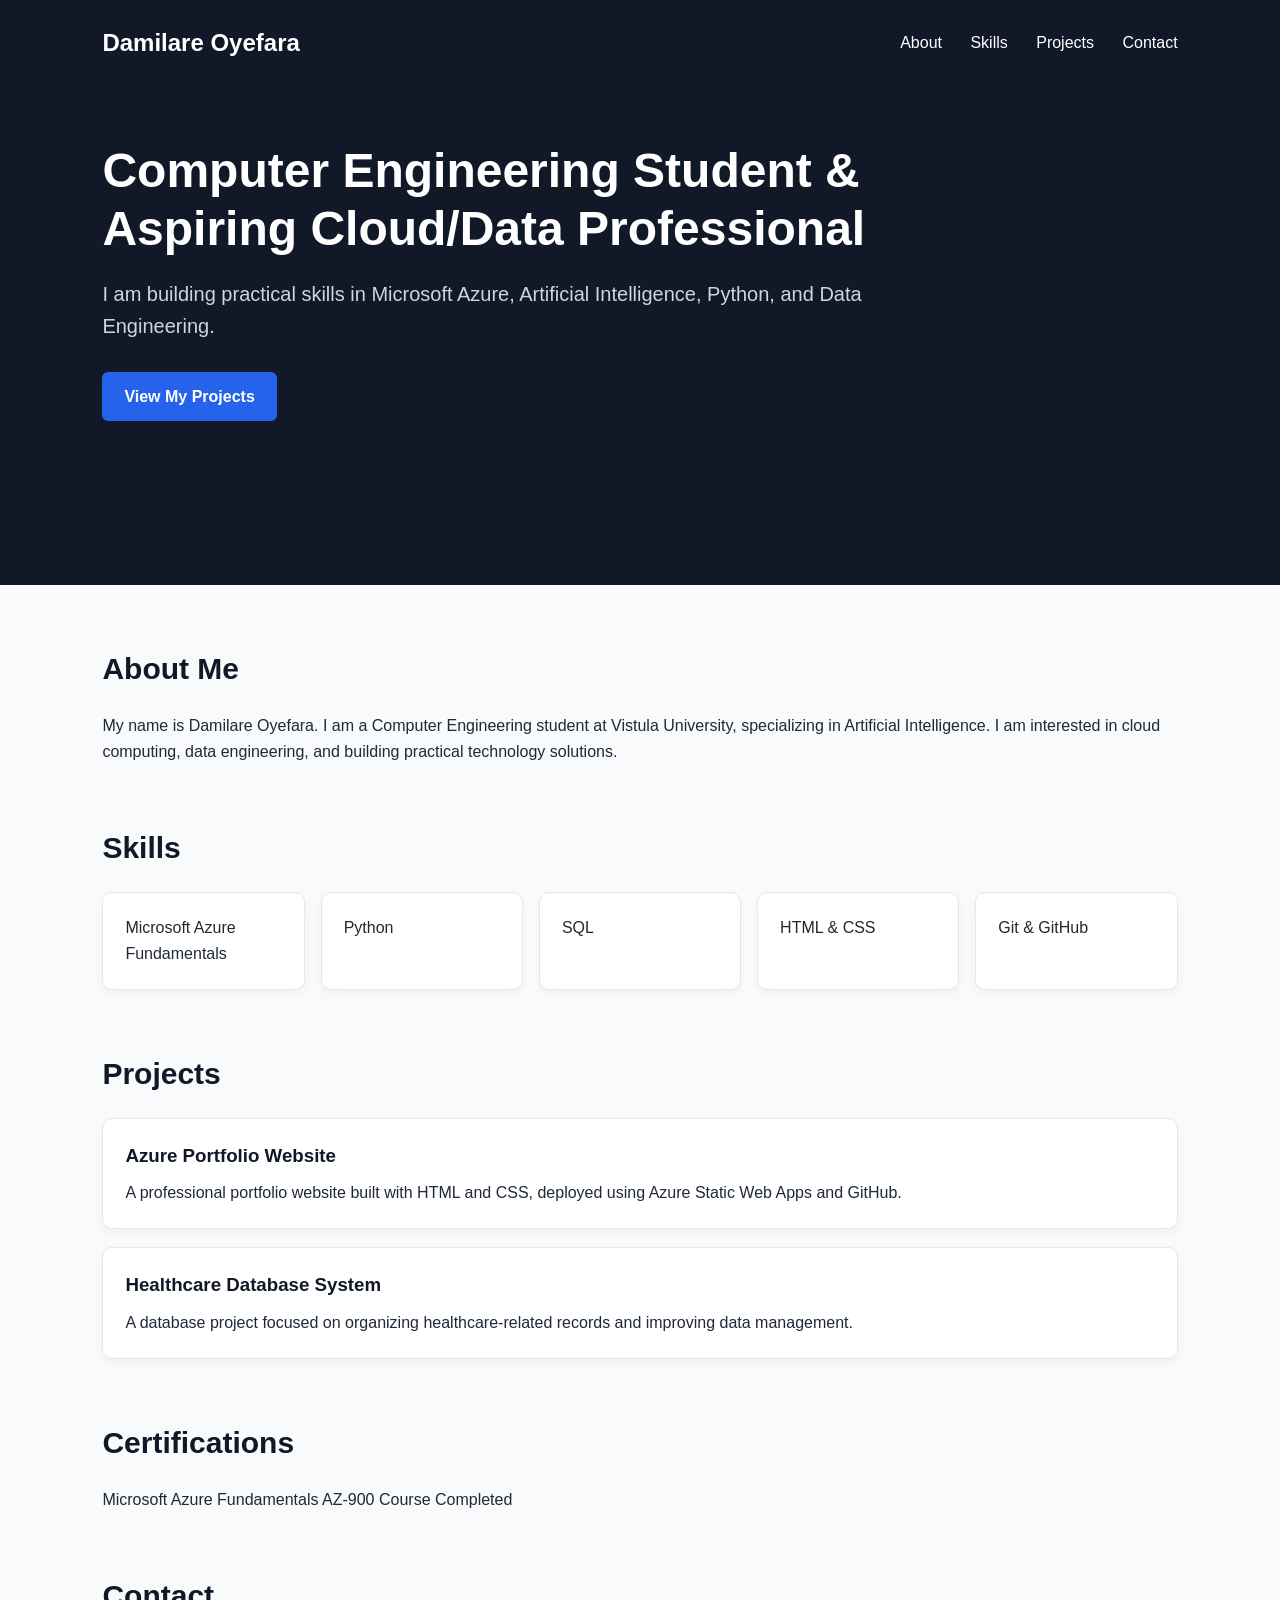
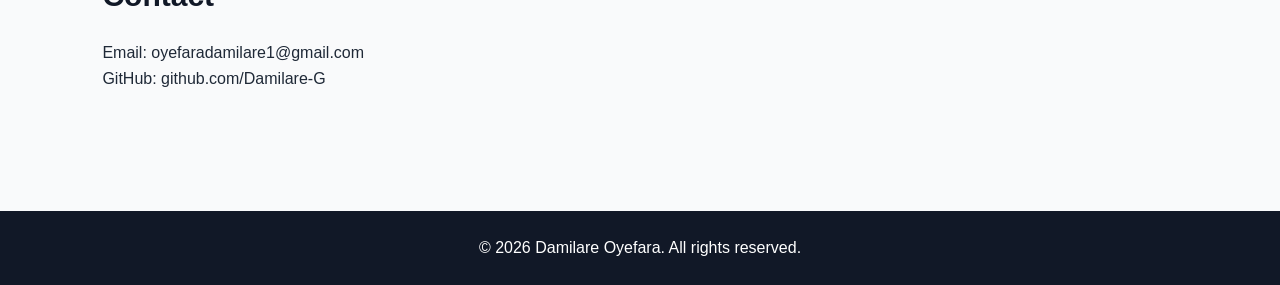
==== index.html @ a23445e8 "Initial portfolio website" ====
<!DOCTYPE html>
<html lang="en">
<head>
  <meta charset="UTF-8" />
  <meta name="viewport" content="width=device-width, initial-scale=1.0" />
  <title>Damilare Oyefara | Portfolio</title>
  <link rel="stylesheet" href="style.css" />
</head>
<body>
  <header>
    <nav>
      <h2>Damilare Oyefara</h2>
      <div>
        <a href="#about">About</a>
        <a href="#skills">Skills</a>
        <a href="#projects">Projects</a>
        <a href="#contact">Contact</a>
      </div>
    </nav>

    <section class="hero">
      <h1>Computer Engineering Student & Aspiring Cloud/Data Professional</h1>
      <p>
        I am building practical skills in Microsoft Azure, Artificial Intelligence,
        Python, and Data Engineering.
      </p>
      <a class="btn" href="#projects">View My Projects</a>
    </section>
  </header>

  <main>
    <section id="about">
      <h2>About Me</h2>
      <p>
        My name is Damilare Oyefara. I am a Computer Engineering student at Vistula
        University, specializing in Artificial Intelligence. I am interested in cloud
        computing, data engineering, and building practical technology solutions.
      </p>
    </section>

    <section id="skills">
      <h2>Skills</h2>
      <div class="cards">
        <div class="card">Microsoft Azure Fundamentals</div>
        <div class="card">Python</div>
        <div class="card">SQL</div>
        <div class="card">HTML & CSS</div>
        <div class="card">Git & GitHub</div>
      </div>
    </section>

    <section id="projects">
      <h2>Projects</h2>

      <div class="project">
        <h3>Azure Portfolio Website</h3>
        <p>
          A professional portfolio website built with HTML and CSS, deployed using
          Azure Static Web Apps and GitHub.
        </p>
      </div>

      <div class="project">
        <h3>Healthcare Database System</h3>
        <p>
          A database project focused on organizing healthcare-related records and
          improving data management.
        </p>
      </div>
    </section>

    <section id="certifications">
      <h2>Certifications</h2>
      <p>Microsoft Azure Fundamentals AZ-900 Course Completed</p>
    </section>

    <section id="contact">
      <h2>Contact</h2>
      <p>Email: oyefaradamilare1@gmail.com</p>
      <p>GitHub: github.com/Damilare-G</p>
    </section>
  </main>

  <footer>
    <p>&copy; 2026 Damilare Oyefara. All rights reserved.</p>
  </footer>
</body>
</html>
---- style.css ----
* {
  margin: 0;
  padding: 0;
  box-sizing: border-box;
}

body {
  font-family: Arial, sans-serif;
  color: #1f2937;
  background-color: #f9fafb;
  line-height: 1.6;
}

header {
  background: #111827;
  color: white;
  padding: 24px 8%;
}

nav {
  display: flex;
  justify-content: space-between;
  align-items: center;
  margin-bottom: 80px;
}

nav a {
  color: white;
  text-decoration: none;
  margin-left: 24px;
  font-weight: 500;
}

.hero {
  max-width: 800px;
  padding-bottom: 80px;
}

.hero h1 {
  font-size: 48px;
  line-height: 1.2;
  margin-bottom: 20px;
}

.hero p {
  font-size: 20px;
  margin-bottom: 30px;
  color: #d1d5db;
}

.btn {
  display: inline-block;
  background: #2563eb;
  color: white;
  padding: 12px 22px;
  border-radius: 6px;
  text-decoration: none;
  font-weight: bold;
}

main {
  padding: 60px 8%;
}

section {
  margin-bottom: 60px;
}

section h2 {
  font-size: 30px;
  margin-bottom: 20px;
  color: #111827;
}

.cards {
  display: grid;
  grid-template-columns: repeat(auto-fit, minmax(190px, 1fr));
  gap: 16px;
}

.card,
.project {
  background: white;
  padding: 22px;
  border-radius: 10px;
  border: 1px solid #e5e7eb;
  box-shadow: 0 4px 10px rgba(0, 0, 0, 0.04);
}

.project {
  margin-bottom: 18px;
}

.project h3 {
  margin-bottom: 10px;
  color: #111827;
}

footer {
  text-align: center;
  padding: 24px;
  background: #111827;
  color: white;
}
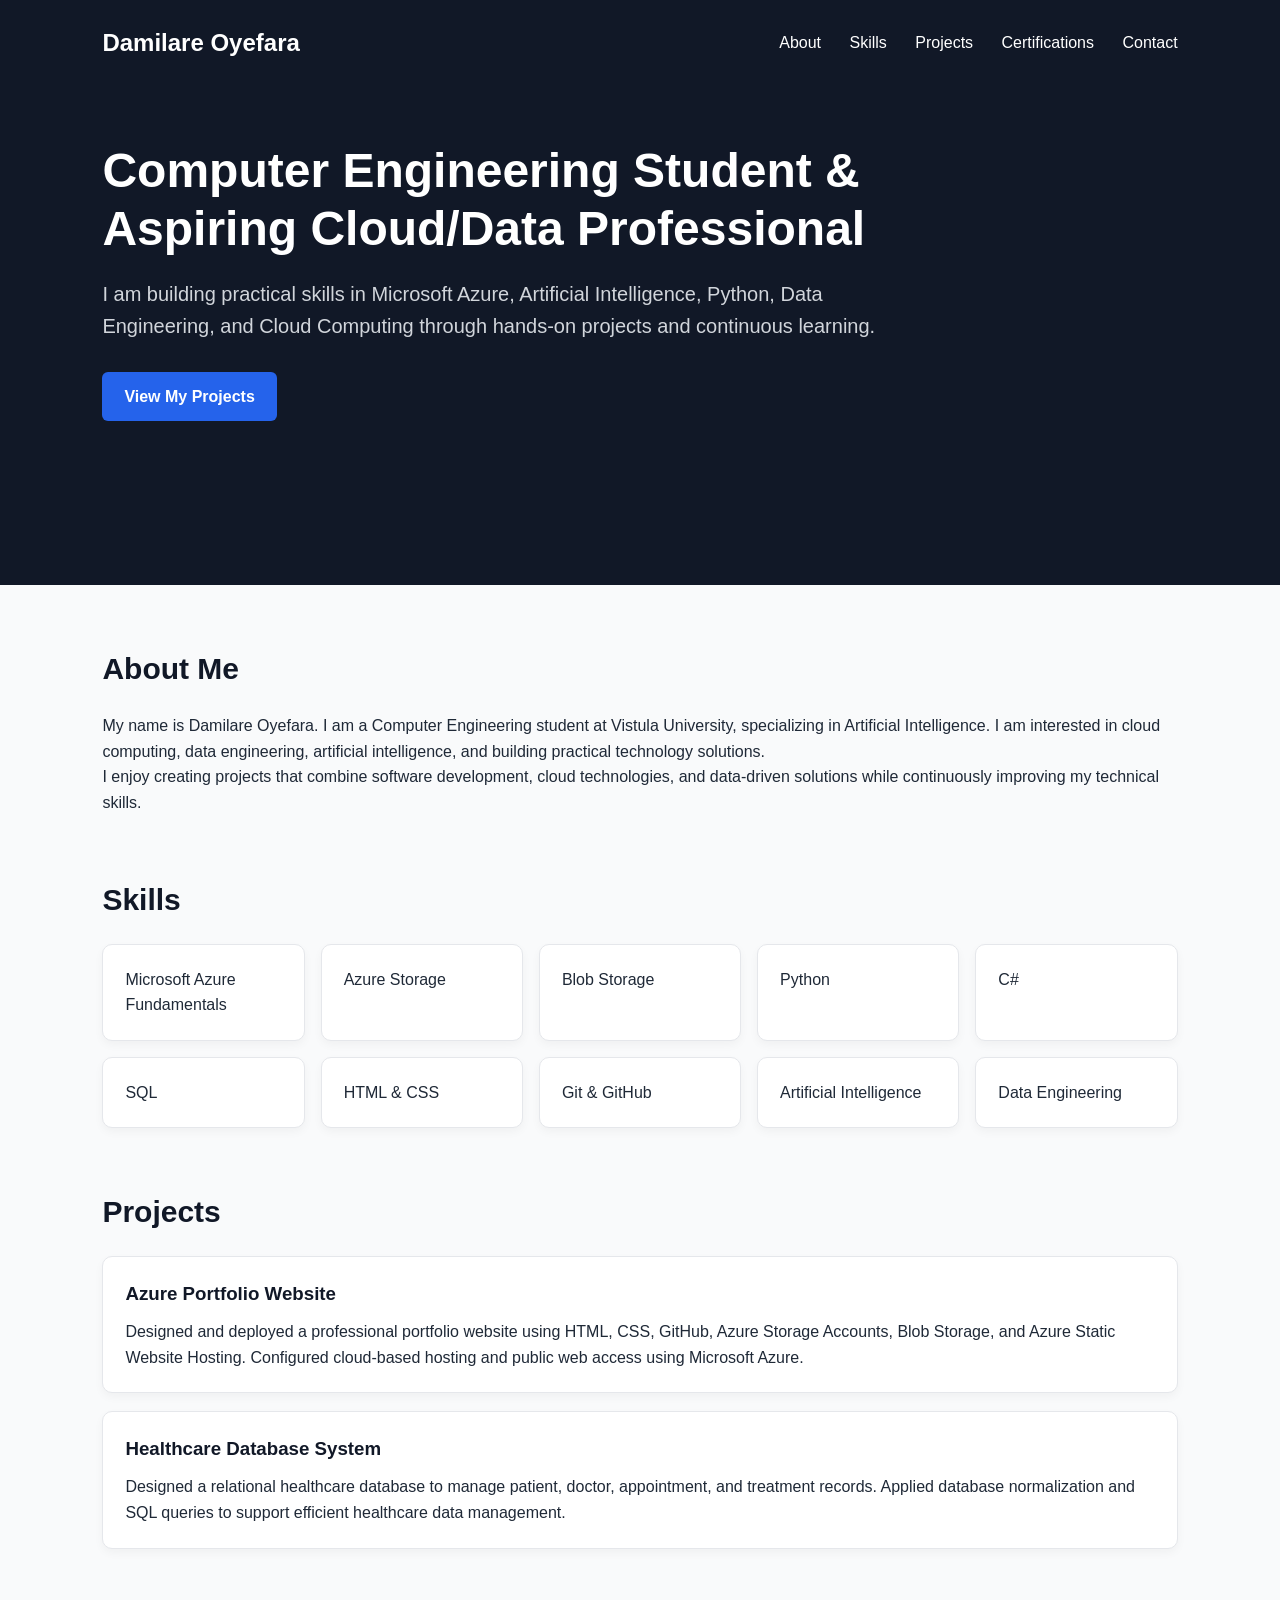
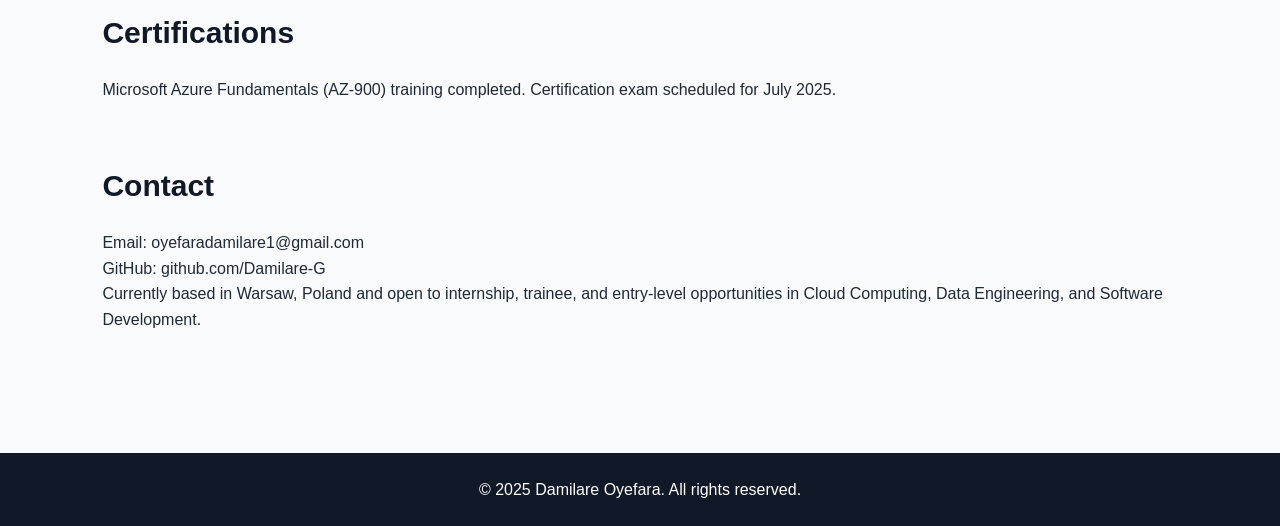
==== commit 2219220b: "Update portfolio content" ====
--- a/index.html
+++ b/index.html
@@ -7,45 +7,64 @@
   <link rel="stylesheet" href="style.css" />
 </head>
 <body>
+
   <header>
     <nav>
       <h2>Damilare Oyefara</h2>
+
       <div>
         <a href="#about">About</a>
         <a href="#skills">Skills</a>
         <a href="#projects">Projects</a>
+        <a href="#certifications">Certifications</a>
         <a href="#contact">Contact</a>
       </div>
     </nav>
 
     <section class="hero">
       <h1>Computer Engineering Student & Aspiring Cloud/Data Professional</h1>
+
       <p>
         I am building practical skills in Microsoft Azure, Artificial Intelligence,
-        Python, and Data Engineering.
+        Python, Data Engineering, and Cloud Computing through hands-on projects and continuous learning.
       </p>
+
       <a class="btn" href="#projects">View My Projects</a>
     </section>
   </header>
 
   <main>
+
     <section id="about">
       <h2>About Me</h2>
+
       <p>
-        My name is Damilare Oyefara. I am a Computer Engineering student at Vistula
-        University, specializing in Artificial Intelligence. I am interested in cloud
-        computing, data engineering, and building practical technology solutions.
+        My name is Damilare Oyefara. I am a Computer Engineering student at
+        Vistula University, specializing in Artificial Intelligence.
+        I am interested in cloud computing, data engineering, artificial intelligence,
+        and building practical technology solutions.
+      </p>
+
+      <p>
+        I enjoy creating projects that combine software development, cloud technologies,
+        and data-driven solutions while continuously improving my technical skills.
       </p>
     </section>
 
     <section id="skills">
       <h2>Skills</h2>
+
       <div class="cards">
         <div class="card">Microsoft Azure Fundamentals</div>
+        <div class="card">Azure Storage</div>
+        <div class="card">Blob Storage</div>
         <div class="card">Python</div>
+        <div class="card">C#</div>
         <div class="card">SQL</div>
         <div class="card">HTML & CSS</div>
         <div class="card">Git & GitHub</div>
+        <div class="card">Artificial Intelligence</div>
+        <div class="card">Data Engineering</div>
       </div>
     </section>
 
@@ -54,35 +73,52 @@
 
       <div class="project">
         <h3>Azure Portfolio Website</h3>
+
         <p>
-          A professional portfolio website built with HTML and CSS, deployed using
-          Azure Static Web Apps and GitHub.
+          Designed and deployed a professional portfolio website using HTML, CSS,
+          GitHub, Azure Storage Accounts, Blob Storage, and Azure Static Website Hosting.
+          Configured cloud-based hosting and public web access using Microsoft Azure.
         </p>
       </div>
 
       <div class="project">
         <h3>Healthcare Database System</h3>
+
         <p>
-          A database project focused on organizing healthcare-related records and
-          improving data management.
+          Designed a relational healthcare database to manage patient, doctor,
+          appointment, and treatment records. Applied database normalization and SQL
+          queries to support efficient healthcare data management.
         </p>
       </div>
     </section>
 
     <section id="certifications">
       <h2>Certifications</h2>
-      <p>Microsoft Azure Fundamentals AZ-900 Course Completed</p>
+
+      <p>
+        Microsoft Azure Fundamentals (AZ-900) training completed.
+        Certification exam scheduled for July 2025.
+      </p>
     </section>
 
     <section id="contact">
       <h2>Contact</h2>
+
       <p>Email: oyefaradamilare1@gmail.com</p>
       <p>GitHub: github.com/Damilare-G</p>
+
+      <p>
+        Currently based in Warsaw, Poland and open to internship,
+        trainee, and entry-level opportunities in Cloud Computing,
+        Data Engineering, and Software Development.
+      </p>
     </section>
+
   </main>
 
   <footer>
-    <p>&copy; 2026 Damilare Oyefara. All rights reserved.</p>
+    <p>&copy; 2025 Damilare Oyefara. All rights reserved.</p>
   </footer>
+
 </body>
 </html>
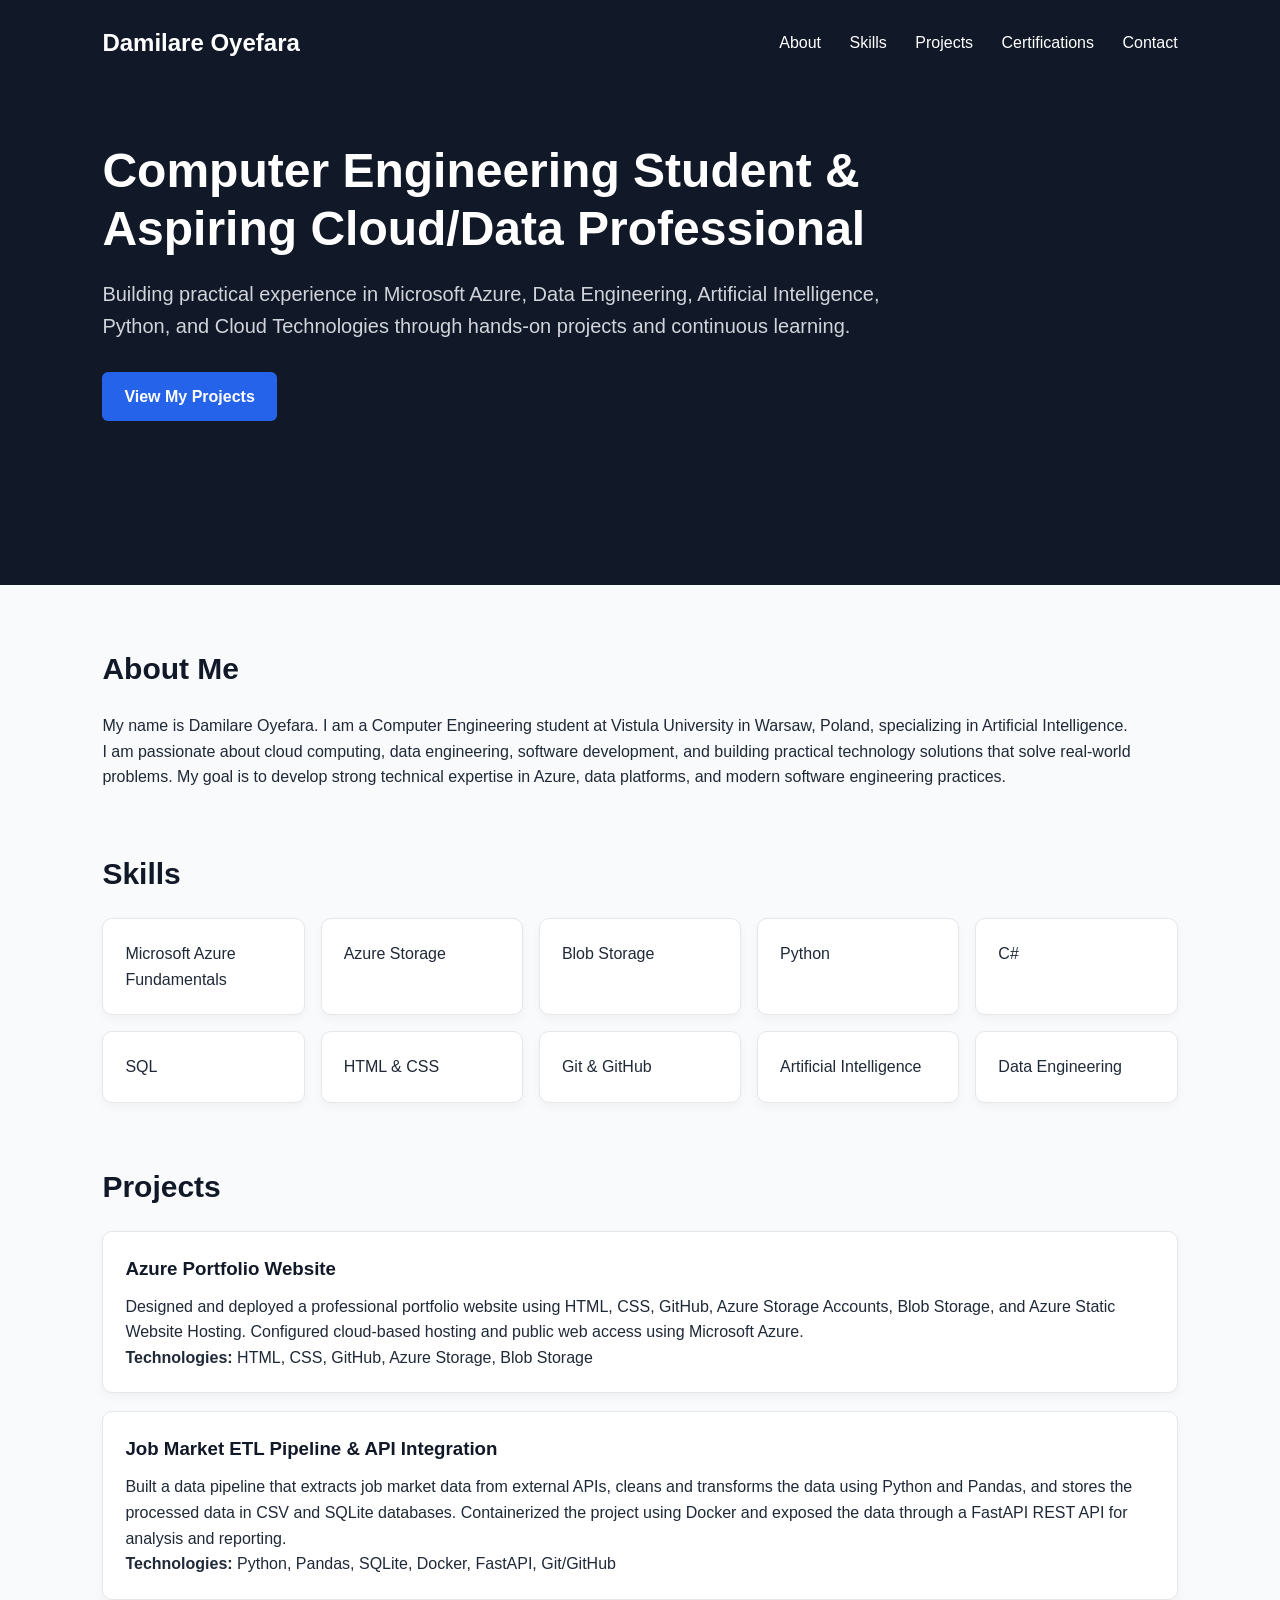
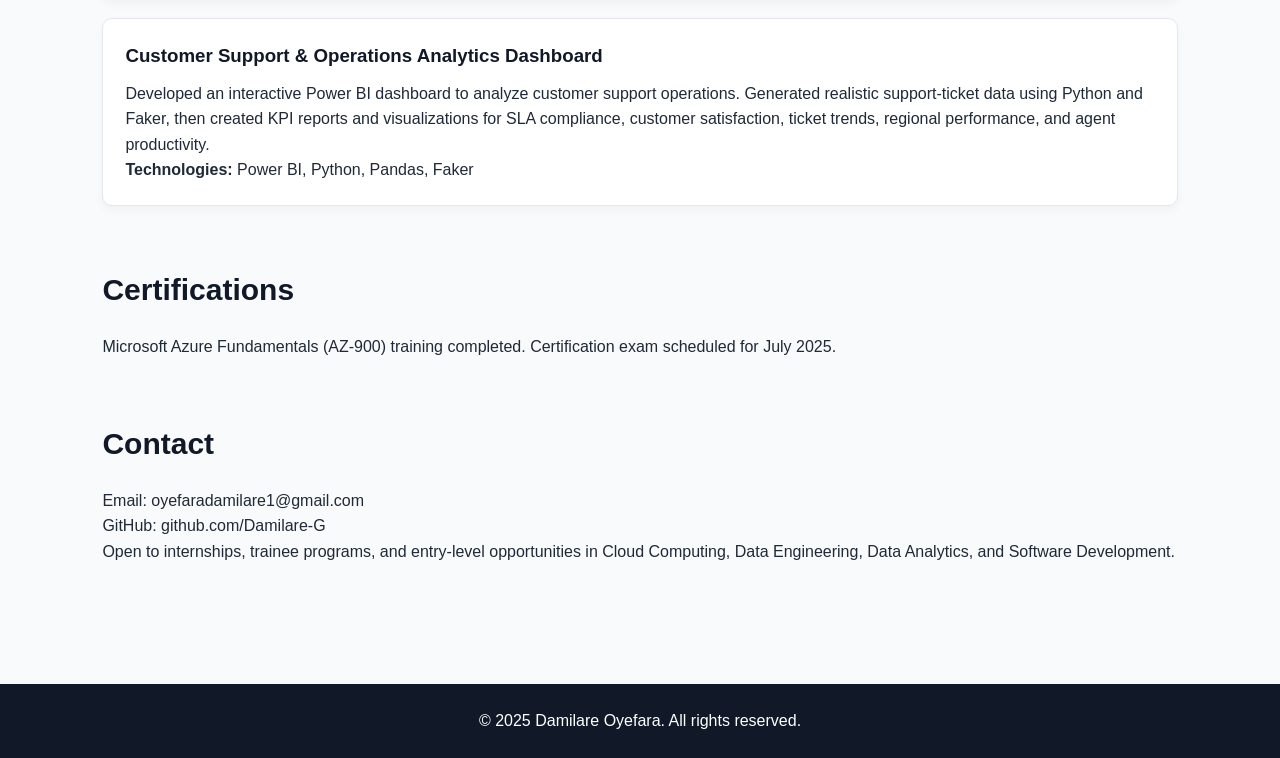
==== commit 7a8d3960: "Portfolio V2 update" ====
--- a/index.html
+++ b/index.html
@@ -1,124 +1,154 @@
 <!DOCTYPE html>
 <html lang="en">
 <head>
-  <meta charset="UTF-8" />
-  <meta name="viewport" content="width=device-width, initial-scale=1.0" />
-  <title>Damilare Oyefara | Portfolio</title>
-  <link rel="stylesheet" href="style.css" />
+    <meta charset="UTF-8">
+    <meta name="viewport" content="width=device-width, initial-scale=1.0">
+    <title>Damilare Oyefara | Portfolio</title>
+    <link rel="stylesheet" href="style.css">
 </head>
 <body>
 
-  <header>
-    <nav>
-      <h2>Damilare Oyefara</h2>
+    <header>
+        <nav>
+            <h2>Damilare Oyefara</h2>
 
-      <div>
-        <a href="#about">About</a>
-        <a href="#skills">Skills</a>
-        <a href="#projects">Projects</a>
-        <a href="#certifications">Certifications</a>
-        <a href="#contact">Contact</a>
-      </div>
-    </nav>
+            <div>
+                <a href="#about">About</a>
+                <a href="#skills">Skills</a>
+                <a href="#projects">Projects</a>
+                <a href="#certifications">Certifications</a>
+                <a href="#contact">Contact</a>
+            </div>
+        </nav>
 
-    <section class="hero">
-      <h1>Computer Engineering Student & Aspiring Cloud/Data Professional</h1>
+        <section class="hero">
+            <h1>Computer Engineering Student & Aspiring Cloud/Data Professional</h1>
 
-      <p>
-        I am building practical skills in Microsoft Azure, Artificial Intelligence,
-        Python, Data Engineering, and Cloud Computing through hands-on projects and continuous learning.
-      </p>
+            <p>
+                Building practical experience in Microsoft Azure, Data Engineering,
+                Artificial Intelligence, Python, and Cloud Technologies through
+                hands-on projects and continuous learning.
+            </p>
 
-      <a class="btn" href="#projects">View My Projects</a>
-    </section>
-  </header>
+            <a class="btn" href="#projects">View My Projects</a>
+        </section>
+    </header>
 
-  <main>
+    <main>
 
-    <section id="about">
-      <h2>About Me</h2>
+        <section id="about">
+            <h2>About Me</h2>
 
-      <p>
-        My name is Damilare Oyefara. I am a Computer Engineering student at
-        Vistula University, specializing in Artificial Intelligence.
-        I am interested in cloud computing, data engineering, artificial intelligence,
-        and building practical technology solutions.
-      </p>
+            <p>
+                My name is Damilare Oyefara. I am a Computer Engineering student at
+                Vistula University in Warsaw, Poland, specializing in Artificial Intelligence.
+            </p>
 
-      <p>
-        I enjoy creating projects that combine software development, cloud technologies,
-        and data-driven solutions while continuously improving my technical skills.
-      </p>
-    </section>
+            <p>
+                I am passionate about cloud computing, data engineering, software development,
+                and building practical technology solutions that solve real-world problems.
+                My goal is to develop strong technical expertise in Azure, data platforms,
+                and modern software engineering practices.
+            </p>
+        </section>
 
-    <section id="skills">
-      <h2>Skills</h2>
+        <section id="skills">
+            <h2>Skills</h2>
 
-      <div class="cards">
-        <div class="card">Microsoft Azure Fundamentals</div>
-        <div class="card">Azure Storage</div>
-        <div class="card">Blob Storage</div>
-        <div class="card">Python</div>
-        <div class="card">C#</div>
-        <div class="card">SQL</div>
-        <div class="card">HTML & CSS</div>
-        <div class="card">Git & GitHub</div>
-        <div class="card">Artificial Intelligence</div>
-        <div class="card">Data Engineering</div>
-      </div>
-    </section>
+            <div class="cards">
+                <div class="card">Microsoft Azure Fundamentals</div>
+                <div class="card">Azure Storage</div>
+                <div class="card">Blob Storage</div>
+                <div class="card">Python</div>
+                <div class="card">C#</div>
+                <div class="card">SQL</div>
+                <div class="card">HTML & CSS</div>
+                <div class="card">Git & GitHub</div>
+                <div class="card">Artificial Intelligence</div>
+                <div class="card">Data Engineering</div>
+            </div>
+        </section>
 
-    <section id="projects">
-      <h2>Projects</h2>
+        <section id="projects">
+            <h2>Projects</h2>
 
-      <div class="project">
-        <h3>Azure Portfolio Website</h3>
+            <div class="project">
+                <h3>Azure Portfolio Website</h3>
 
-        <p>
-          Designed and deployed a professional portfolio website using HTML, CSS,
-          GitHub, Azure Storage Accounts, Blob Storage, and Azure Static Website Hosting.
-          Configured cloud-based hosting and public web access using Microsoft Azure.
-        </p>
-      </div>
+                <p>
+                    Designed and deployed a professional portfolio website using HTML,
+                    CSS, GitHub, Azure Storage Accounts, Blob Storage, and Azure Static
+                    Website Hosting. Configured cloud-based hosting and public web access
+                    using Microsoft Azure.
+                </p>
 
-      <div class="project">
-        <h3>Healthcare Database System</h3>
+                <p>
+                    <strong>Technologies:</strong>
+                    HTML, CSS, GitHub, Azure Storage, Blob Storage
+                </p>
+            </div>
 
-        <p>
-          Designed a relational healthcare database to manage patient, doctor,
-          appointment, and treatment records. Applied database normalization and SQL
-          queries to support efficient healthcare data management.
-        </p>
-      </div>
-    </section>
+            <div class="project">
+                <h3>Job Market ETL Pipeline & API Integration</h3>
 
-    <section id="certifications">
-      <h2>Certifications</h2>
+                <p>
+                    Built a data pipeline that extracts job market data from external APIs,
+                    cleans and transforms the data using Python and Pandas, and stores the
+                    processed data in CSV and SQLite databases. Containerized the project
+                    using Docker and exposed the data through a FastAPI REST API for
+                    analysis and reporting.
+                </p>
 
-      <p>
-        Microsoft Azure Fundamentals (AZ-900) training completed.
-        Certification exam scheduled for July 2025.
-      </p>
-    </section>
+                <p>
+                    <strong>Technologies:</strong>
+                    Python, Pandas, SQLite, Docker, FastAPI, Git/GitHub
+                </p>
+            </div>
 
-    <section id="contact">
-      <h2>Contact</h2>
+            <div class="project">
+                <h3>Customer Support & Operations Analytics Dashboard</h3>
 
-      <p>Email: oyefaradamilare1@gmail.com</p>
-      <p>GitHub: github.com/Damilare-G</p>
+                <p>
+                    Developed an interactive Power BI dashboard to analyze customer support
+                    operations. Generated realistic support-ticket data using Python and Faker,
+                    then created KPI reports and visualizations for SLA compliance, customer
+                    satisfaction, ticket trends, regional performance, and agent productivity.
+                </p>
 
-      <p>
-        Currently based in Warsaw, Poland and open to internship,
-        trainee, and entry-level opportunities in Cloud Computing,
-        Data Engineering, and Software Development.
-      </p>
-    </section>
+                <p>
+                    <strong>Technologies:</strong>
+                    Power BI, Python, Pandas, Faker
+                </p>
+            </div>
+        </section>
 
-  </main>
+        <section id="certifications">
+            <h2>Certifications</h2>
 
-  <footer>
-    <p>&copy; 2025 Damilare Oyefara. All rights reserved.</p>
-  </footer>
+            <p>
+                Microsoft Azure Fundamentals (AZ-900) training completed.
+                Certification exam scheduled for July 2025.
+            </p>
+        </section>
+
+        <section id="contact">
+            <h2>Contact</h2>
+
+            <p>Email: oyefaradamilare1@gmail.com</p>
+
+            <p>GitHub: github.com/Damilare-G</p>
+
+            <p>
+                Open to internships, trainee programs, and entry-level opportunities
+                in Cloud Computing, Data Engineering, Data Analytics, and Software Development.
+            </p>
+        </section>
+
+    </main>
+
+    <footer>
+        <p>&copy; 2025 Damilare Oyefara. All rights reserved.</p>
+    </footer>
 
 </body>
 </html>
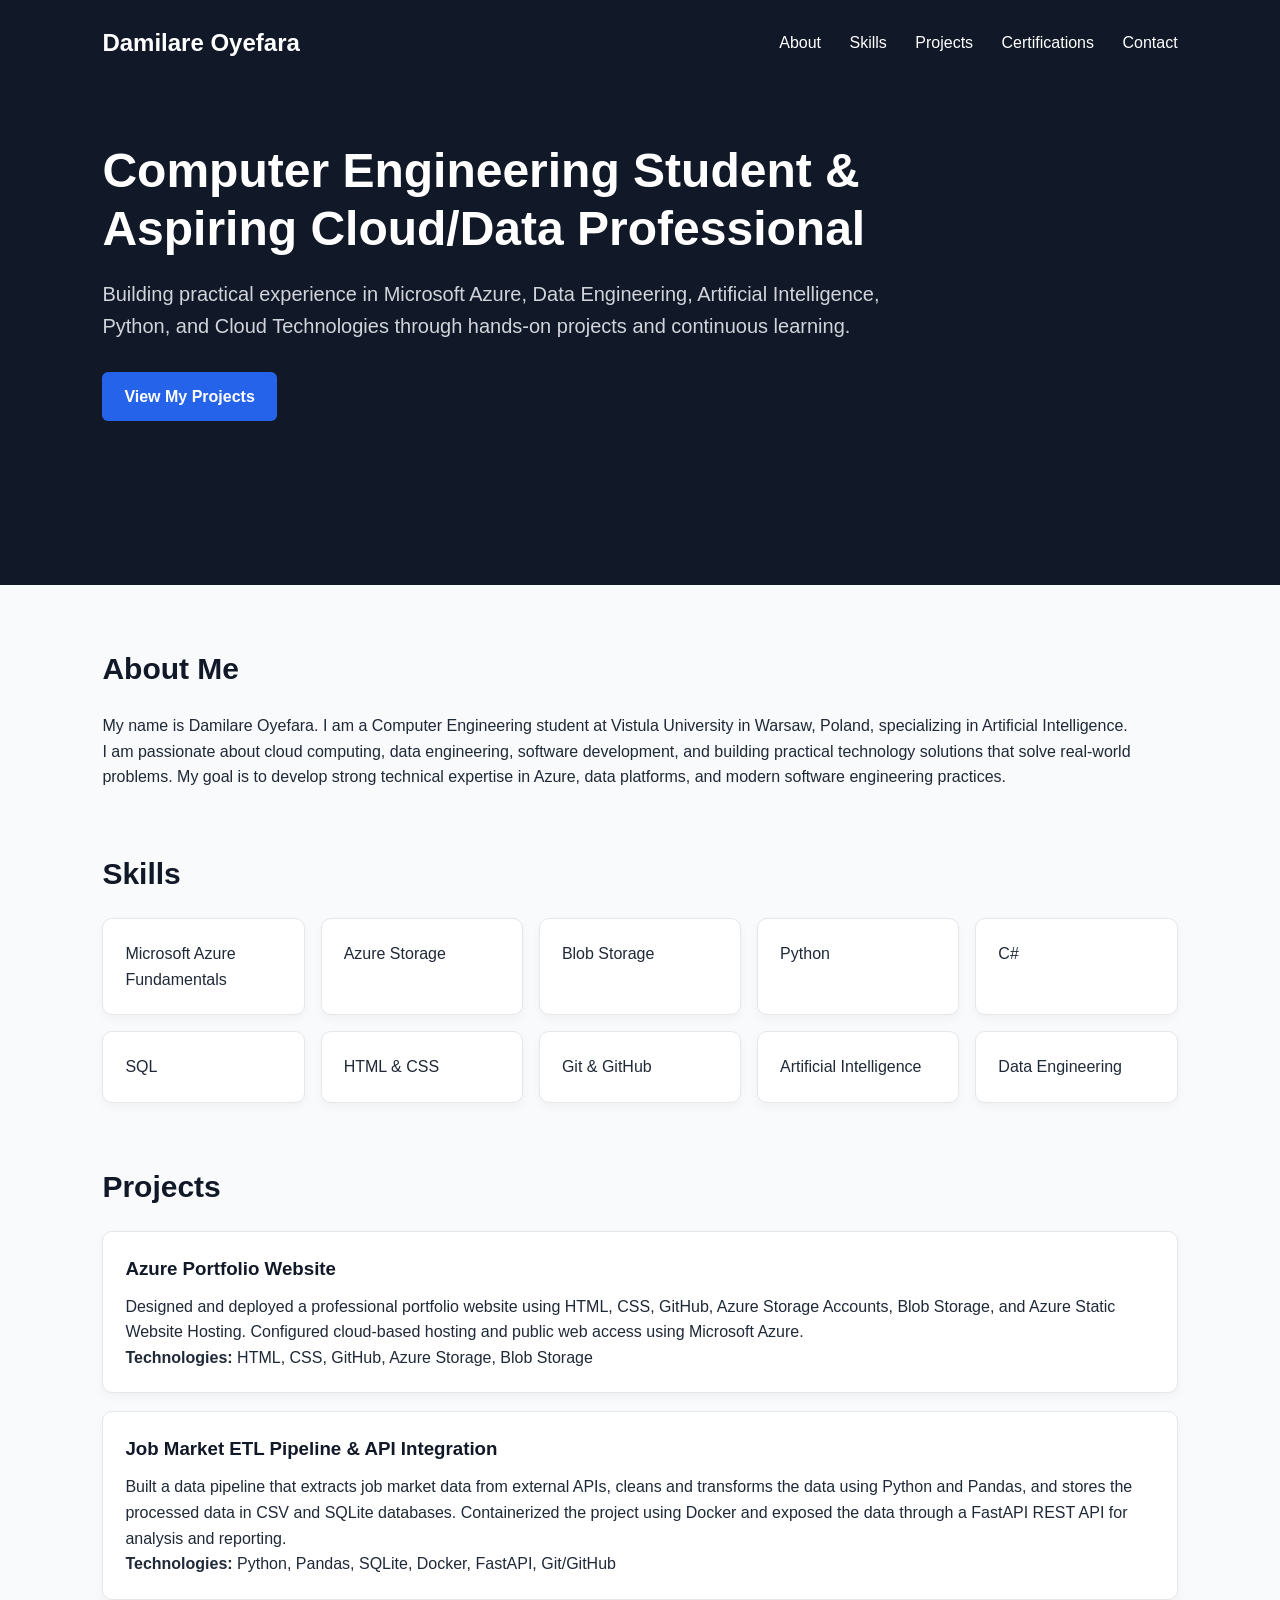
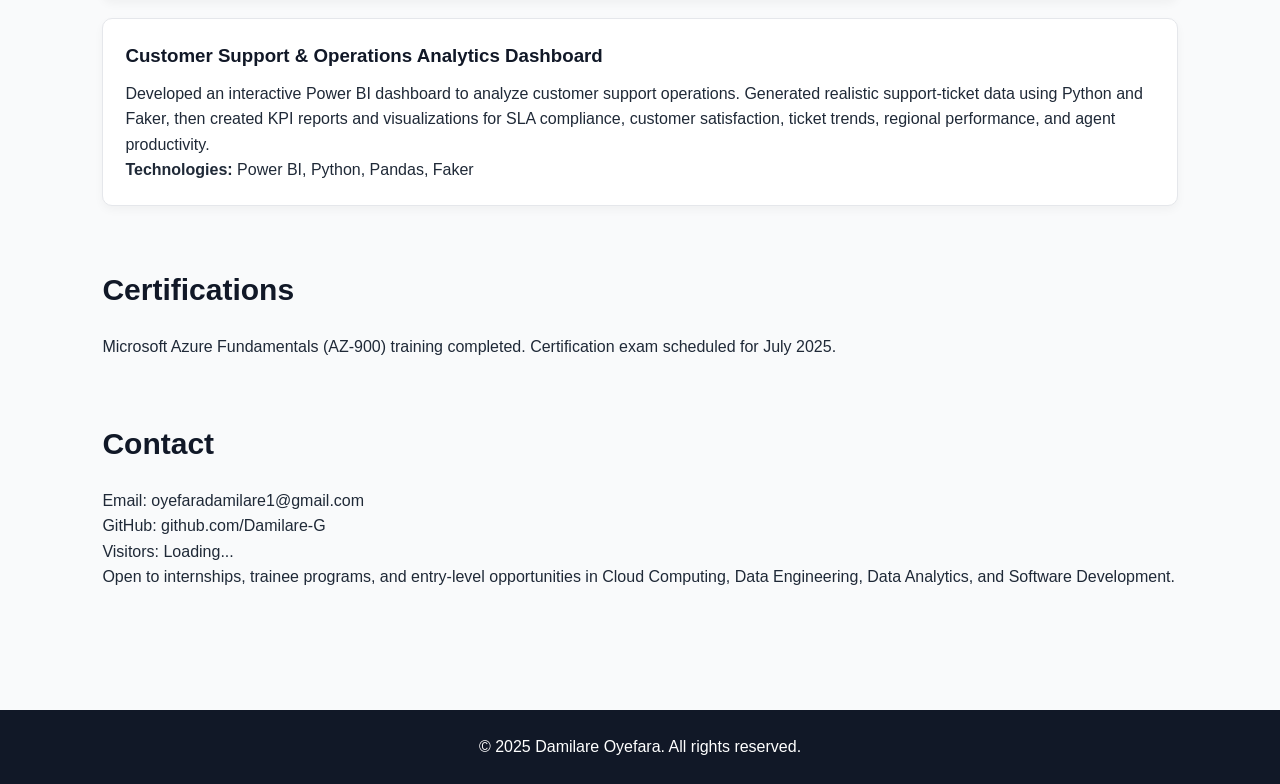
==== commit 82ac278d: "Add Azure Function visitor counter" ====
--- a/index.html
+++ b/index.html
@@ -138,6 +138,8 @@
 
             <p>GitHub: github.com/Damilare-G</p>
 
+            <p id="visitor-count">Visitors: Loading... </p>
+
             <p>
                 Open to internships, trainee programs, and entry-level opportunities
                 in Cloud Computing, Data Engineering, Data Analytics, and Software Development.
@@ -149,6 +151,6 @@
     <footer>
         <p>&copy; 2025 Damilare Oyefara. All rights reserved.</p>
     </footer>
-
+<script src="script.js"></script>
 </body>
 </html>
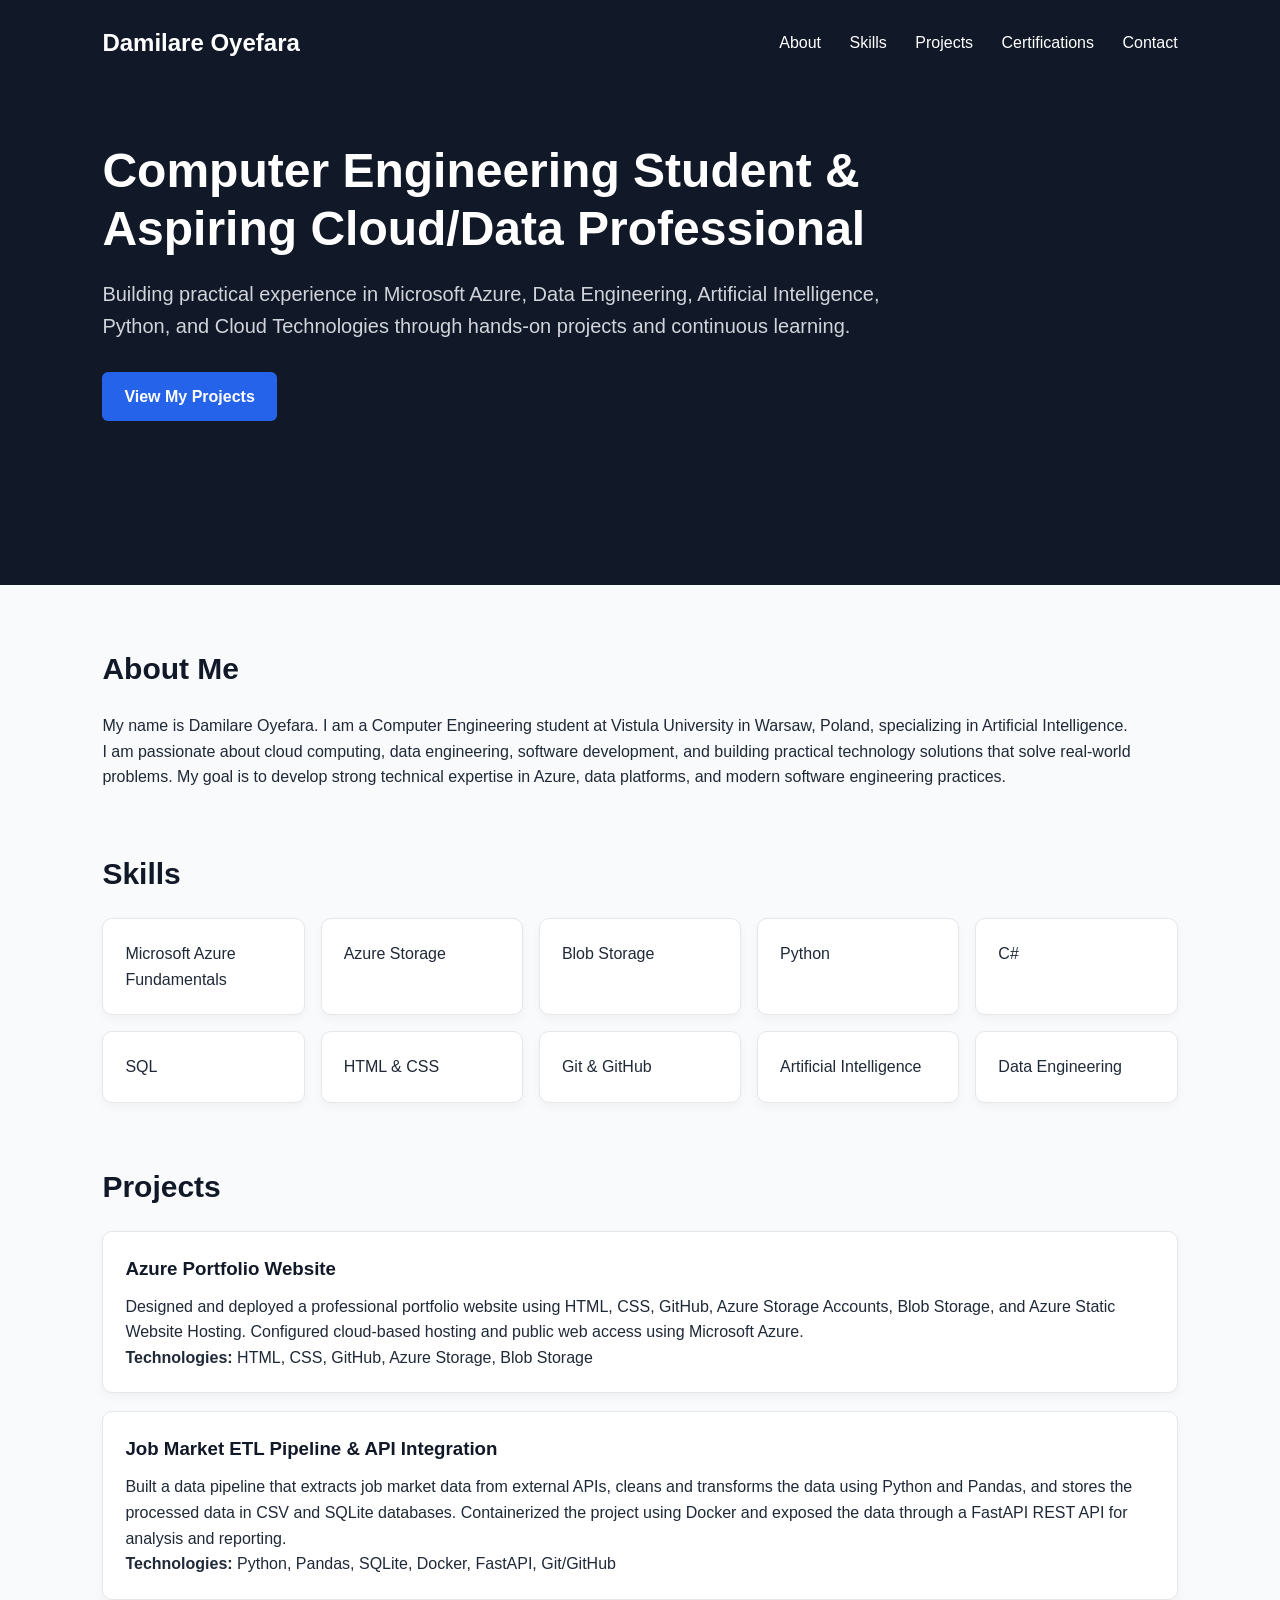
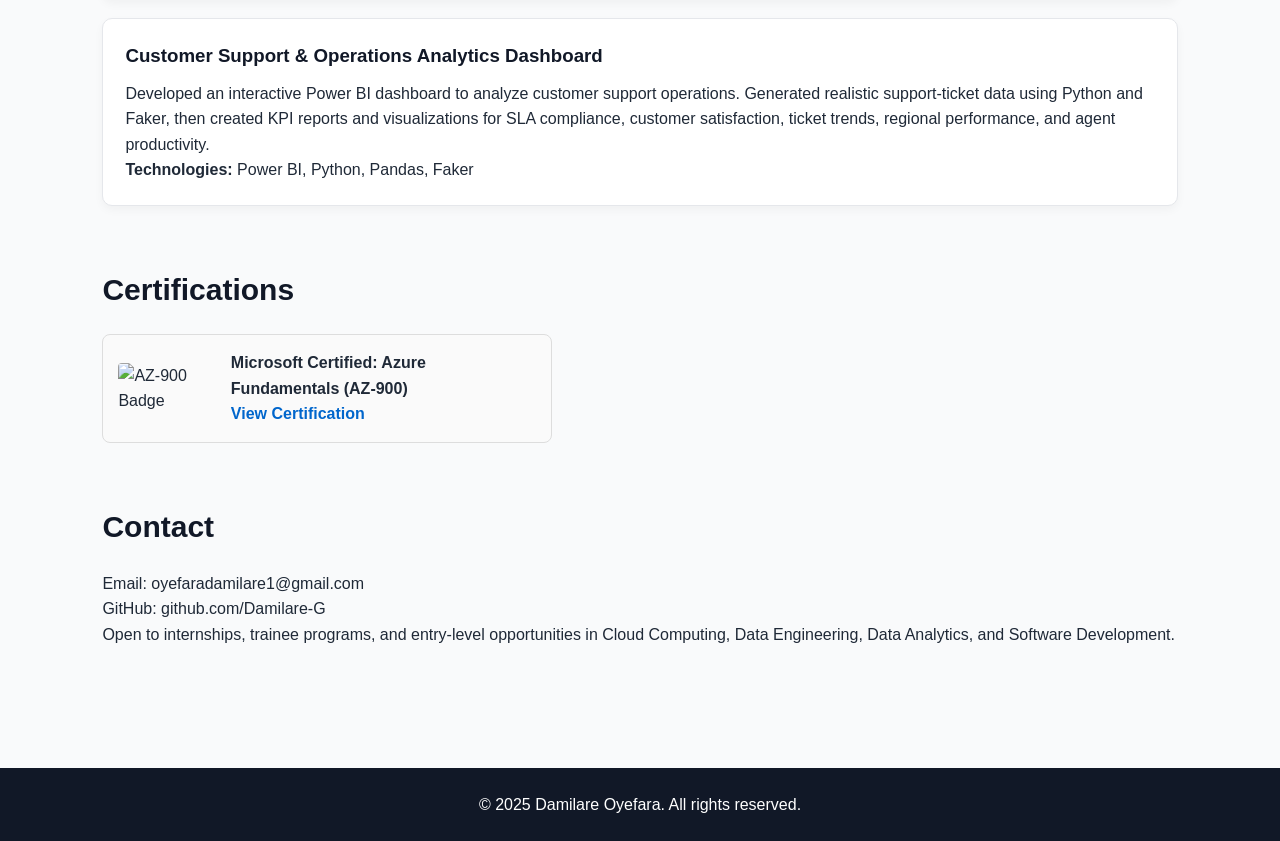
==== commit 5f60077b: "Update portfolio website and projects" ====
--- a/index.html
+++ b/index.html
@@ -125,10 +125,18 @@
         <section id="certifications">
             <h2>Certifications</h2>
 
-            <p>
-                Microsoft Azure Fundamentals (AZ-900) training completed.
-                Certification exam scheduled for July 2025.
-            </p>
+            <div class="cert-badge">
+                <img src="https://learn.microsoft.com/media/learn/certification/badges/microsoft-certified-fundamentals-badge.svg" 
+                     alt="AZ-900 Badge" width="120">
+
+                <div>
+                    <strong>Microsoft Certified: Azure Fundamentals (AZ-900)</strong><br>
+                    <a href="https://learn.microsoft.com/en-gb/users/damilareoyefara-6608/credentials/certification/azure-fundamentals?tab=credentials-tab" 
+                       target="_blank">
+                        View Certification
+                    </a>
+                </div>
+            </div>
         </section>
 
         <section id="contact">
@@ -137,8 +145,6 @@
             <p>Email: oyefaradamilare1@gmail.com</p>
 
             <p>GitHub: github.com/Damilare-G</p>
-
-            <p id="visitor-count">Visitors: Loading... </p>
 
             <p>
                 Open to internships, trainee programs, and entry-level opportunities
@@ -151,6 +157,6 @@
     <footer>
         <p>&copy; 2025 Damilare Oyefara. All rights reserved.</p>
     </footer>
-<script src="script.js"></script>
+    <script src="script.js?v=3"></script>
 </body>
-</html>+</html>
--- a/style.css
+++ b/style.css
@@ -101,4 +101,31 @@
   padding: 24px;
   background: #111827;
   color: white;
+}
+
+
+.cert-badge {
+  display: flex;
+  align-items: center;
+  gap: 15px;
+  padding: 15px;
+  border: 1px solid #ddd;
+  border-radius: 8px;
+  background: #fafafa;
+  max-width: 450px;
+  margin-top: 15px;
+}
+
+.cert-badge img {
+  border-radius: 4px;
+}
+
+.cert-badge a {
+  color: #0066cc;
+  text-decoration: none;
+  font-weight: bold;
+}
+
+.cert-badge a:hover {
+  text-decoration: underline;
 }
